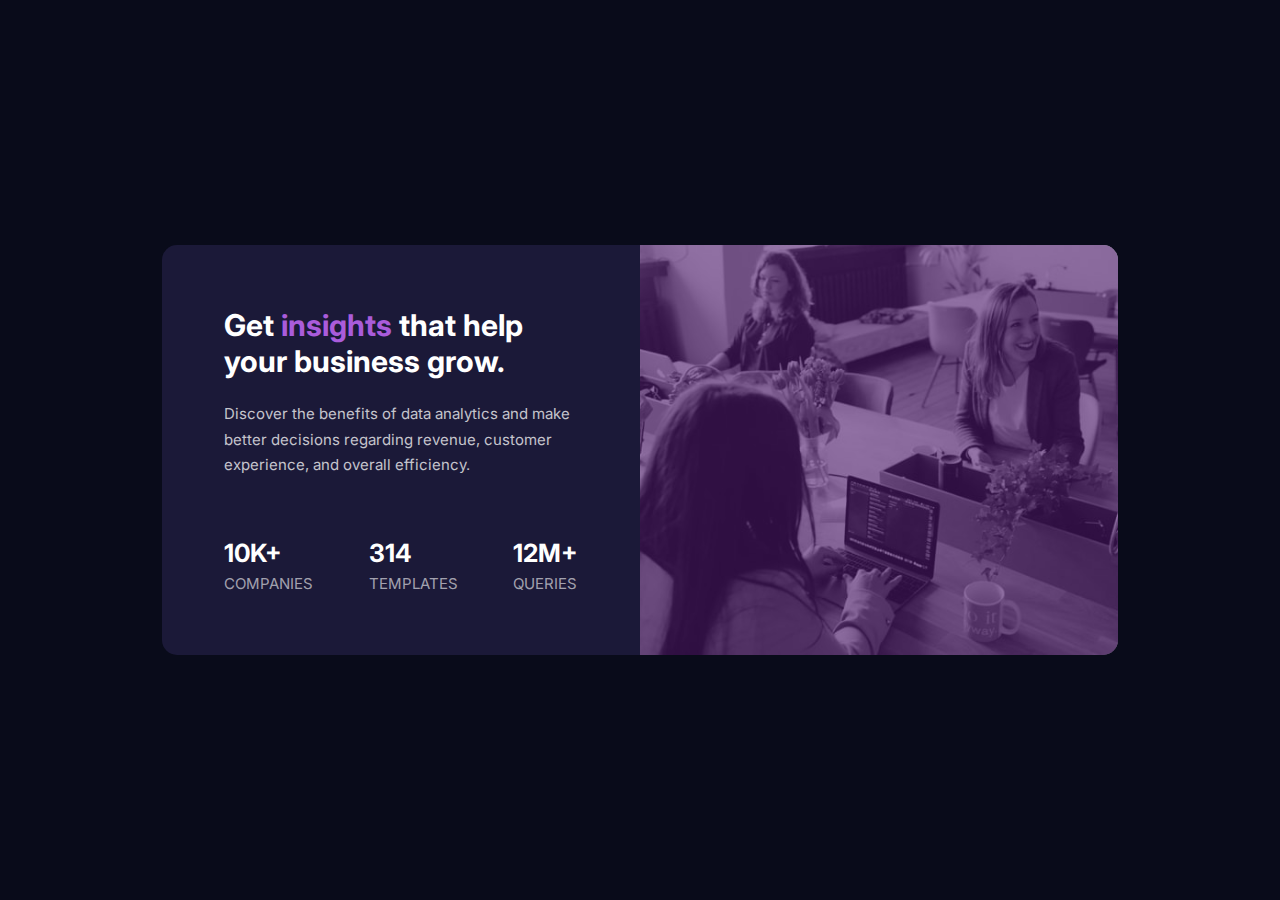
==== stats-preview-card-component-main/index.html @ e9b93447 "FRONTEND-MENTOR-PROJECT" ====
<!DOCTYPE html>
<html lang="en">
<head>
  <meta charset="UTF-8">
  <meta name="viewport" content="width=device-width, initial-scale=1.0"> 
  <link rel="icon" type="image/png" sizes="32x32" href="./images/favicon-32x32.png">
  <title>Frontend Mentor | Stats preview card component</title>
<link rel="stylesheet" href="style.css">
</head>
<body>
<div class="container">
  <div class="wrapper">
  <div class="text-component">
  <h1 class="title">  Get <span>insights</span>  that help your business grow.</h1>
  <p class="subtitle">
    Discover the benefits of data analytics and make better decisions regarding revenue, customer 
    experience, and overall efficiency.
  </p>

  <div class="stat-box">
    <div>
      <p class="num">10k+</p>
      <p> companies</p>
    </div>

    <div>
      <p class="num">314</p>
      <p> templates</p>
    </div>

    <div>
      <p class="num">12m+</p>
      <p>queries</p>
    </div>
    </div>
  </div>


    <div class="img-component">
    <img src ="images/image-header-desktop.jpg" alt="">

  </div>
  </div>
</div>


  </div>
  
</body>

</html>
---- stats-preview-card-component-main/style.css ----
@import url('https://fonts.googleapis.com/css2?family=Inter:wght@400;700&display=swap');
*{
    margin: 0;
    padding: 0;
    box-sizing: border-box;
}
body{
    font-family: 'Inter', sans-serif;
    min-height: 100vh;
    background: hsl(233, 47%, 7%);
    display: flex;
    align-items: center;
    font-size: 15px;

}
.container {
    max-width: 1020px;
    margin: 0 auto;
}

.wrapper {
    background-color: hsl(244, 38%, 16%);
    display: grid;
    grid-template-columns: 1fr 1fr;
    border-radius: 15px;
    overflow: hidden;
    margin: 2rem;
}

.img-component img {
    width: 100%;
    height: 100%;
    object-fit: cover;
}

.img-component {
    position: relative;
}

.img-component::after {
    position: absolute;
    content: '';
    height: 100%;
    width: 100%;
    left: 0;
    top: 0;
    background-color: hsl(277, 64%, 26%);
    opacity: .6;
}
.text-component {
    padding: 13%

}
.title {
    color:hsl(0, 0%, 100%);
    font-weight: 700;
    padding-bottom: 22px;
    
}
.title span {
    color: hsl(277, 64%, 61%);
}

.subtitle {
    color:hsla(0, 0%, 100%, 0.75);
    line-height: 1.7;
}
.stat-box {
    display: flex;
    justify-content: space-between;
    text-transform: uppercase;
    padding-top: 60px;
}

.stat-box p.num {
    color: hsl(0, 0%, 100%);
    font-size: 25px;
    font-weight: 700;
    margin-bottom: 6px;
}

.stat-box p {
    color:hsla(0, 0%, 100%, 0.6);
}

@media only screen and (max-width:425px)
{
    body {
        text-align: center;
    }
    .wrapper{
        grid-template-columns: 1fr;
    }
   .img-component{
    order:-1;

   } 
    }
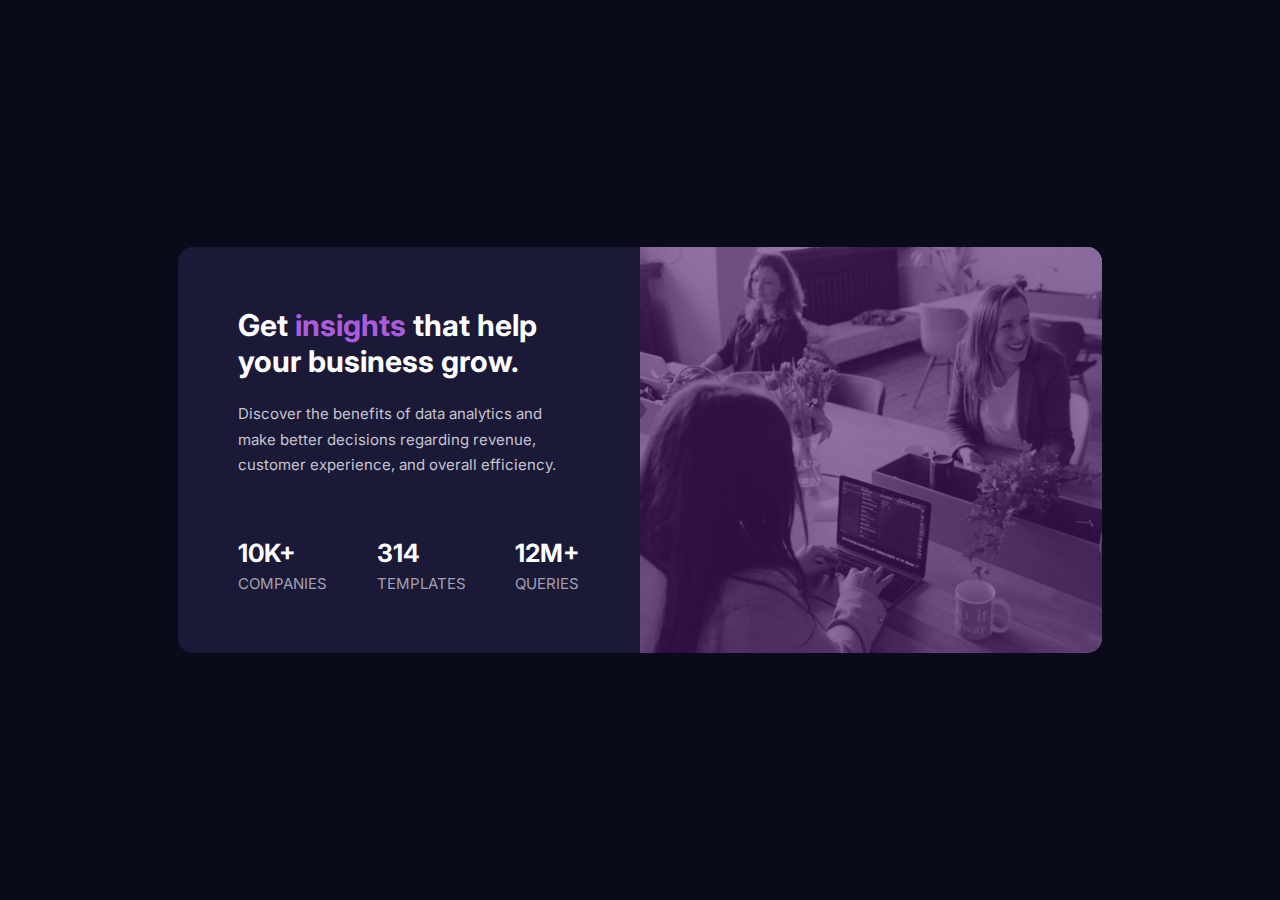
==== commit 2acec7a9: "added some frontend project" ====
--- a/stats-preview-card-component-main/index.html
+++ b/stats-preview-card-component-main/index.html
@@ -43,9 +43,7 @@
   </div>
 </div>
 
-
-  </div>
-  
+ 
 </body>
 
 </html>--- a/stats-preview-card-component-main/style.css
+++ b/stats-preview-card-component-main/style.css
@@ -24,7 +24,7 @@
     grid-template-columns: 1fr 1fr;
     border-radius: 15px;
     overflow: hidden;
-    margin: 2rem;
+    margin: 3rem;
 }
 
 .img-component img {
